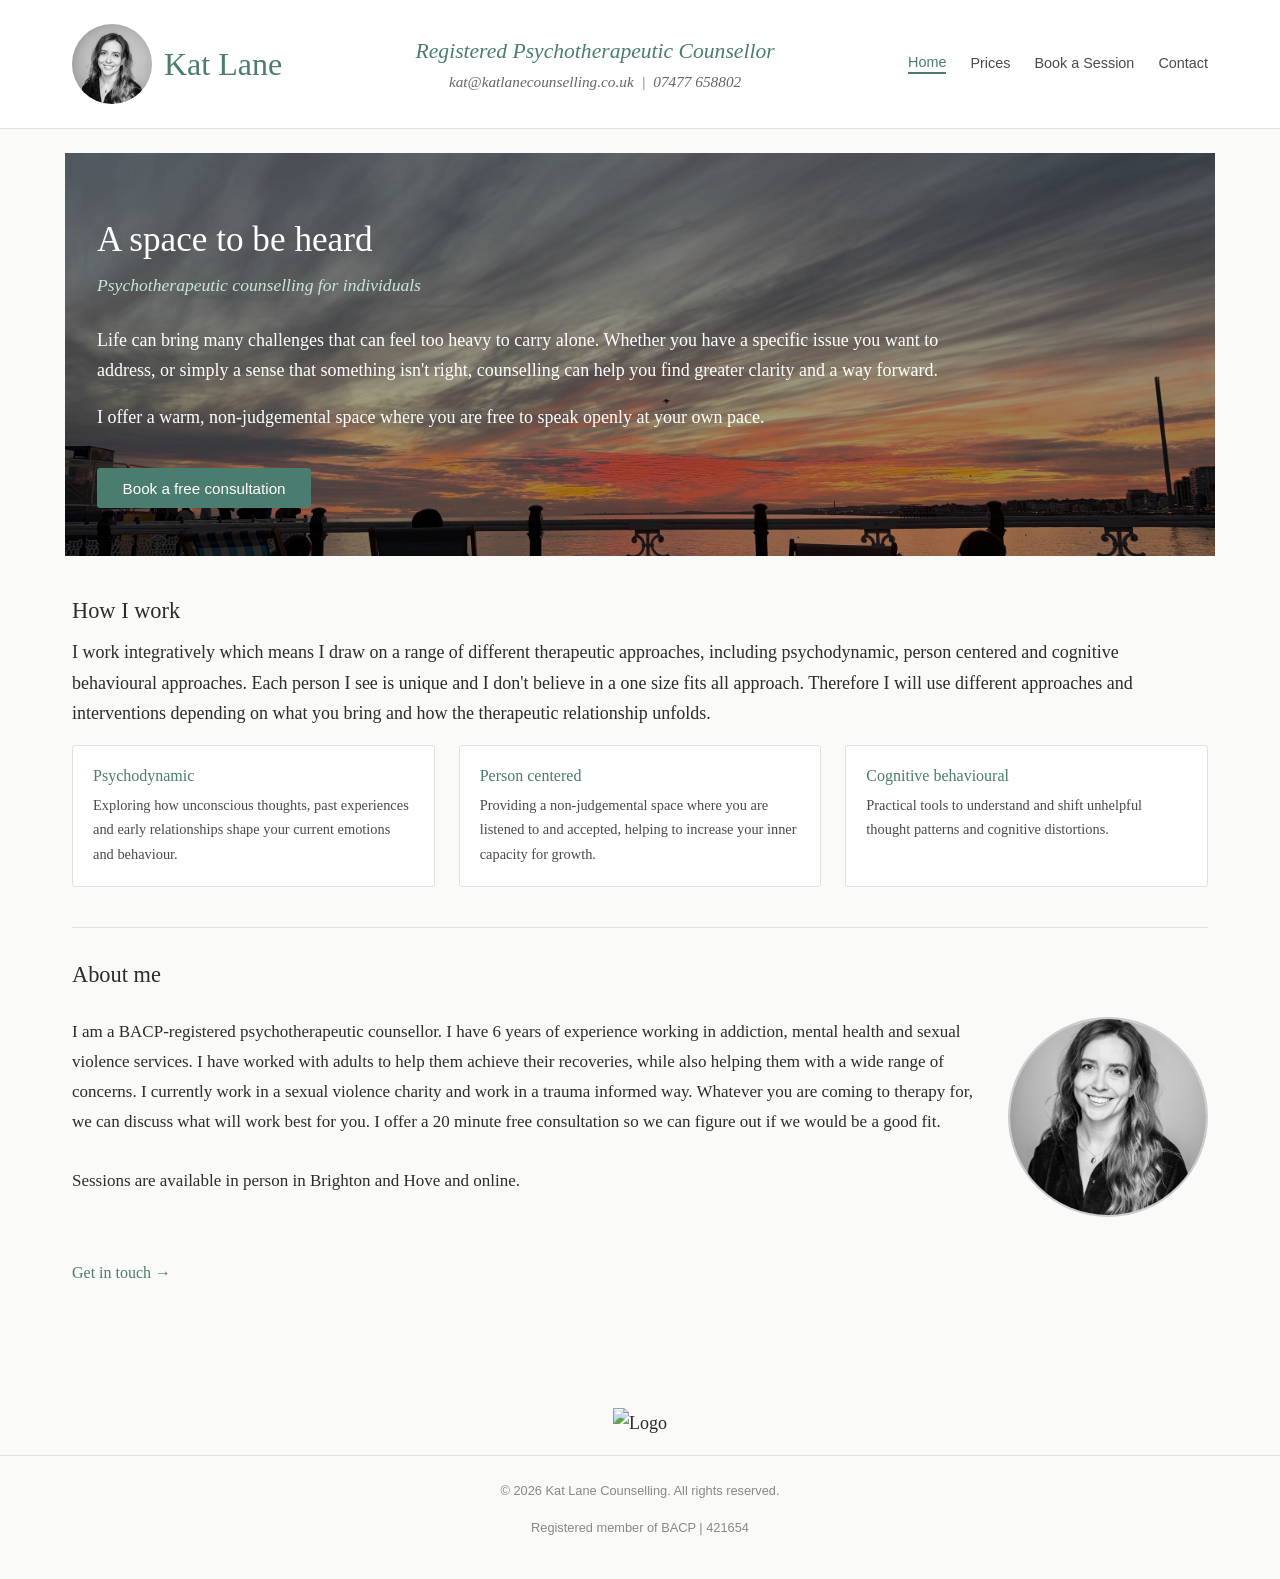
==== index.html @ 410b6b7c "Update index.html" ====
<!DOCTYPE html>
<html lang="en">
<head>
  <meta charset="UTF-8" />
  <meta name="viewport" content="width=device-width, initial-scale=1.0" />
  <title>Kat Lane — Counselling Practice</title>
  <style>
    *, *::before, *::after { box-sizing: border-box; margin: 0; padding: 0; }

    body {
      font-family: Georgia, 'Times New Roman', serif;
      font-size: 18px;
      line-height: 1.7;
      color: #2c2c2c;
      background-color: #fafaf8;
    }

    a { color: #4a7c6f; text-decoration: none; }
    a:hover { text-decoration: underline; }
    h1, h2, h3 { font-weight: normal; line-height: 1.3; }
    p { margin-bottom: 1rem; }

    .page-wrapper {
      max-width: 1200px;
      margin: 0 auto;
      padding: 0 2rem;
    }

    /* --- Header --- */
    header {
      background-color: #fff;
      border-bottom: 1px solid #e0e0dc;
      padding: 1.5rem 0;
    }

    header .page-wrapper {
      display: flex;
      align-items: center;
      justify-content: space-between;
      flex-wrap: wrap;
      gap: 1rem;
    }

    .site-title {
      display: flex;
      align-items: center;
      gap: 0.85rem;
    }

    .site-title img {
      width: 52px;
      height: 52px;
      border-radius: 50%;
      object-fit: cover;
      object-position: center top;
      flex-shrink: 0;
    }

  .title-text {display: flex; flex-direction: column;}
  .name {font-size: 2rem;color: #4a7c6f;}
  .role {font-size: 1.2em;color: #4a7c6f;font-style: italic;}
  .contact-line {font-size: 0.85em;color: #646864;font-style: italic;}

    nav { display: flex; gap: 1.5rem; flex-wrap: wrap; }

    nav button {
      background: none;
      border: none;
      cursor: pointer;
      font-family: Arial, Helvetica, sans-serif;
      font-size: 0.9rem;
      color: #4a4a4a;
      padding: 0 0 2px;
    }

    nav button:hover { color: #5a9686; }
    nav button.active { color: #4a7c6f; border-bottom: 2px solid #4a7c6f; }

    /* --- Main & tabs --- */
    main { padding: 0 0 4rem; }
    .tab-panel { display: none; }
    .tab-panel.active { display: block; }

    .inner-page { padding-top: 3rem; }
    .section { margin-bottom: 2.5rem; }
    .section h2 { font-size: 1.4rem; margin-bottom: 0.75rem; }
    hr.divider { border: none; border-top: 1px solid #e0e0dc; margin: 2rem 0; }

    /* --- Footer --- */
    footer {
      border-top: 1px solid #e0e0dc;
      padding: 1.5rem 0;
      font-family: Arial, Helvetica, sans-serif;
      font-size: 0.8rem;
      color: #888;
      text-align: center;
    }

    /* --- Hero --- */
    .hero {
      position: relative;
      background-image: url('images/KL website image.jpeg');
      background-size: cover;
      background-position: center;
      color: #fff;
      padding: 4rem 0 3rem;
      margin-bottom: 2.5rem;
      margin-top: 1.5rem;
      max-width: 1150px;
      margin-left: auto;
      margin-right: auto;
    }
  

    .hero::before {
      content: '';
      position: absolute;
      inset: 0;
      background-color: rgba(0, 0, 0, 0.38);
    }

    .hero > * { position: relative; z-index: 1; }
    .hero h1 { font-size: 2.2rem; margin-bottom: 0.5rem; }

    .hero .tagline {
      font-style: italic;
      color: #c8e6d8;
      font-size: 1.1rem;
      margin-bottom: 1.5rem;
    }

    .hero p { max-width: 100ch; }

    .cta-button {
      display: inline-block;
      margin-top: 1.25rem;
      padding: 0.7rem 1.6rem;
      background-color: #4a7c6f;
      color: #fff;
      font-family: Arial, Helvetica, sans-serif;
      font-size: 0.95rem;
      border-radius: 3px;
      cursor: pointer;
      border: none;
    }
    .cta-button:hover { background-color: #3a6359; }

    /* --- Approach cards --- */
    .approaches {
      display: grid;
      grid-template-columns: repeat(auto-fit, minmax(200px, 1fr));
      gap: 1.5rem;
      margin-top: 1rem;
    }

    .approach-card {
      padding: 1.25rem;
      border: 1px solid #e0e0dc;
      border-radius: 3px;
      background: #fff;
    }

    .approach-card h3 { font-size: 1rem; margin-bottom: 0.4rem; color: #4a7c6f; }
    .approach-card p { font-size: 0.9rem; color: #4a4a4a; margin-bottom: 0; }

    /* --- Prices --- */
    .pricing-table {
      width: 100%;
      border-collapse: collapse;
      margin: 1.25rem 0 2rem;
      font-family: Arial, Helvetica, sans-serif;
      font-size: 0.95rem;
    }

    .pricing-table th {
      text-align: left;
      padding: 0.6rem 1rem;
      border-bottom: 2px solid #4a7c6f;
      color: #4a7c6f;
      font-weight: bold;
    }

    .pricing-table td {
      padding: 0.75rem 1rem;
      border-bottom: 1px solid #e0e0dc;
      vertical-align: top;
    }

    .pricing-table tr:last-child td { border-bottom: none; }
    .price-amount { white-space: nowrap; font-weight: bold; color: #2c2c2c; }

    .note-box {
      background-color: #f0f4f2;
      border-left: 3px solid #4a7c6f;
      padding: 1rem 1.25rem;
      margin-top: 1.5rem;
      font-family: Arial, Helvetica, sans-serif;
      font-size: 0.9rem;
      color: #4a4a4a;
    }

    .note-box p { margin-bottom: 0.4rem; }
    .note-box p:last-child { margin-bottom: 0; }

    /* --- Booking --- */
    .form-group { margin-bottom: 1.25rem; }

    .form-group label {
      display: block;
      font-family: Arial, Helvetica, sans-serif;
      font-size: 0.9rem;
      margin-bottom: 0.35rem;
    }

    .form-group input,
    .form-group select,
    .form-group textarea {
      width: 100%;
      padding: 0.6rem 0.8rem;
      border: 1px solid #c8c8c4;
      border-radius: 3px;
      font-family: Georgia, serif;
      font-size: 1rem;
      color: #2c2c2c;
      background-color: #fff;
    }

    .form-group input:focus,
    .form-group select:focus,
    .form-group textarea:focus {
      outline: 2px solid #4a7c6f;
      outline-offset: 1px;
      border-color: transparent;
    }

    .form-group textarea { min-height: 120px; resize: vertical; }

    .required-note {
      font-family: Arial, Helvetica, sans-serif;
      font-size: 0.82rem;
      color: #888;
      margin-bottom: 1.5rem;
    }

    .submit-button {
      display: inline-block;
      padding: 0.7rem 1.8rem;
      background-color: #4a7c6f;
      color: #fff;
      font-family: Arial, Helvetica, sans-serif;
      font-size: 0.95rem;
      border: none;
      border-radius: 3px;
      cursor: pointer;
    }
    .submit-button:hover { background-color: #3a6359; }

    .expect-box {
      background-color: #f0f4f2;
      border-left: 3px solid #4a7c6f;
      padding: 1rem 1.25rem;
      margin-bottom: 2rem;
      font-family: Arial, Helvetica, sans-serif;
      font-size: 0.9rem;
      color: #4a4a4a;
    }
    .expect-box p { margin-bottom: 0; }

    /* --- Contact --- */
    .contact-grid {
      display: grid;
      grid-template-columns: repeat(auto-fit, minmax(220px, 1fr));
      gap: 1.5rem;
      margin-bottom: 2.5rem;
    }

    .contact-block {
      padding: 1.25rem;
      border: 1px solid #e0e0dc;
      border-radius: 3px;
      background: #fff;
    }

    .contact-block h3 {
      font-family: Arial, Helvetica, sans-serif;
      font-size: 0.85rem;
      color: #4a7c6f;
      margin-bottom: 0.5rem;
    }

    .contact-block p { font-size: 0.95rem; margin-bottom: 0.25rem; }
    .contact-block a { color: #2c2c2c; word-break: break-word; }

    .hours-table {
      width: 100%;
      border-collapse: collapse;
      font-family: Arial, Helvetica, sans-serif;
      font-size: 0.9rem;
      max-width: 400px;
    }

    .hours-table td { padding: 0.45rem 0; border-bottom: 1px solid #e0e0dc; }
    .hours-table td:first-child { color: #4a4a4a; width: 140px; }
    .hours-table tr:last-child td { border-bottom: none; }

    .privacy-note {
      background-color: #f0f4f2;
      border-left: 3px solid #4a7c6f;
      padding: 1rem 1.25rem;
      font-family: Arial, Helvetica, sans-serif;
      font-size: 0.88rem;
      color: #4a4a4a;
      margin-top: 2rem;
    }
    .privacy-note p { margin-bottom: 0; }

    .page-heading { margin-bottom: 2rem; }
    .page-heading h1 { font-size: 2rem; margin-bottom: 0.4rem; }
    .page-heading p { color: #6b7b74; font-style: italic; }
  </style>
</head>
<body>

  <!-- HEADER -->
  <header>
    <div class="page-wrapper">

      <div style="display: flex; align-items: center; gap: 0.75rem;">
        <img src="images/Kat Lane pic.jpg" alt="Kat Lane" style="width: 80px; height: 80px; border-radius: 50%; object-fit: cover; object-position: center top;" />
        <span class="name">Kat Lane</span>
      </div>

      <div style="display: flex; flex-direction: column;">
        <span class="role">Registered Psychotherapeutic Counsellor</span>
        <span class="contact-line" style="text-align: center;">kat@katlanecounselling.co.uk &nbsp;|&nbsp; 07477 658802</span>
      </div>

      <nav>
        <button class="active" onclick="showTab('home', this)">Home</button>
        <button onclick="showTab('prices', this)">Prices</button>
        <button onclick="showTab('booking', this)">Book a Session</button>
        <button onclick="showTab('contact', this)">Contact</button>
      </nav>

    </div>
  </header>

  <main>

    <!-- ==========================================
         HOME
         ========================================== -->
    <div id="tab-home" class="tab-panel active">

      <div class="hero">
        <div class="page-wrapper">
          <h1>A space to be heard</h1>
          <p class="tagline">Psychotherapeutic counselling for individuals</p>
          <p>Life can bring many challenges that can feel too heavy to carry alone.
            Whether you have a specific issue you want to address, or simply a sense
            that something isn't right, counselling can help you find greater clarity
            and a way forward.</p>
          <p>I offer a warm, non-judgemental space where you are free to speak
            openly at your own pace.</p>
          <button class="cta-button" onclick="showTab('booking', document.querySelector('nav button:nth-child(3)'))">
            Book a free consultation
          </button>
        </div>
      </div>

      <div class="page-wrapper">

        <div class="section">
          <h2>How I work</h2>
          <p>I work integratively which means I draw on a range of different therapeutic
            approaches, including psychodynamic, person centered and cognitive behavioural
            approaches. Each person I see is unique and I don't believe in a one size fits
            all approach. Therefore I will use different approaches and interventions
            depending on what you bring and how the therapeutic relationship unfolds.</p>
          <div class="approaches">
            <div class="approach-card">
              <h3>Psychodynamic</h3>
              <p>Exploring how unconscious thoughts, past experiences and early relationships
                shape your current emotions and behaviour.</p>
            </div>
            <div class="approach-card">
              <h3>Person centered</h3>
              <p>Providing a non-judgemental space where you are listened to and accepted,
                helping to increase your inner capacity for growth.</p>
            </div>
            <div class="approach-card">
              <h3>Cognitive behavioural</h3>
              <p>Practical tools to understand and shift unhelpful thought patterns
                and cognitive distortions.</p>
            </div>
          </div>
        </div>

        <hr class="divider" />

        <div class="section">
          <h2>About me</h2>
          <div style="display: flex; align-items: flex-start; gap: 24px; padding: 1rem 0;">
            <p style="flex: 1; font-size: 17px; line-height: 1.75; color: #2c2c2c; margin: 0;">
              I am a BACP-registered psychotherapeutic counsellor. I have 6 years of experience
              working in addiction, mental health and sexual violence services. I have worked with
              adults to help them achieve their recoveries, while also helping them with a wide
              range of concerns. I currently work in a sexual violence charity and work in a trauma
              informed way. Whatever you are coming to therapy for, we can discuss what will work
              best for you. I offer a 20 minute free consultation so we can figure out if we would
              be a good fit.
              <br><br>
              Sessions are available in person in Brighton and Hove and online.
            </p>
            <div style="flex-shrink: 0; width: 200px; height: 200px; border-radius: 50%; overflow: hidden; border: 2px solid #ccc;">
              <img src="images/Kat Lane pic.jpg" alt="Kat Lane" style="width: 100%; height: 100%; object-fit: cover;" />
            </div>
          </div>
          <p style="margin-top: 1.5rem;">
            <button style="background:none;border:none;cursor:pointer;color:#4a7c6f;font-size:1rem;font-family:Georgia,serif;padding:0;"
              onclick="showTab('contact', document.querySelector('nav button:nth-child(4)'))">
              Get in touch →
            </button>
          </p>
        </div>

      </div><!-- /page-wrapper -->
    </div><!-- /tab-home -->

    <!-- ==========================================
         PRICES
         ========================================== -->
    <div id="tab-prices" class="tab-panel">
      <div class="page-wrapper inner-page">

        <div class="page-heading">
          <h1>Prices</h1>
          <p>All sessions are 50 minutes unless otherwise stated.</p>
        </div>

        <div class="section">
          <h2>Individual sessions</h2>
          <table class="pricing-table">
            <thead>
              <tr>
                <th>Session type</th>
                <th>Duration</th>
                <th>Cost</th>
              </tr>
            </thead>
            <tbody>
              <tr>
                <td>Initial consultation (free)</td>
                <td>20 minutes</td>
                <td class="price-amount">£0</td>
              </tr>
              <tr>
                <td>Individual counselling — in person</td>
                <td>50 minutes</td>
                <td class="price-amount">£60</td>
              </tr>
              <tr>
                <td>Individual counselling — online</td>
                <td>50 minutes</td>
                <td class="price-amount">£60</td>
              </tr>
            </tbody>
          </table>
        </div>

        <hr class="divider" />

        <div class="section">
          <h2>Concessions</h2>
          <p>I offer a limited number of reduced-fee places for people on low incomes,
            students, and those receiving benefits. Please get in touch to discuss whether
            a reduced rate may be available to you.</p>
        </div>

        <div class="note-box">
          <p><strong>Cancellations:</strong> Please give at least 48 hours' notice to cancel
            or reschedule. Sessions cancelled with less notice may be charged in full.</p>
        </div>

      </div><!-- /page-wrapper -->
    </div><!-- /tab-prices -->

    <!-- ==========================================
         BOOKING
         ========================================== -->
    <div id="tab-booking" class="tab-panel">
      <div class="page-wrapper inner-page">

        <div class="page-heading" style="text-align: center;">
          <h1>Book a session</h1>
          <p>I'll be in touch within 1–2 working days to confirm your appointment.</p>
        </div>

        <div class="expect-box" style="max-width: 600px; margin: 0 auto 2rem;">
          <p>Not sure where to start? A free 20-minute consultation is a good way to see
            whether we're a good fit before committing to sessions. Simply select
            "Free consultation" below.</p>
        </div>

        <form
          action="https://formspree.io/f/xyezvqez"
          method="POST"
          style="max-width: 600px; margin: 0 auto;"
        >
          <p class="required-note">Fields marked * are required.</p>

          <div class="form-group">
            <label for="name">Full name *</label>
            <input type="text" id="name" name="name" required autocomplete="name" />
          </div>

          <div class="form-group">
            <label for="email">Email address *</label>
            <input type="email" id="email" name="email" required autocomplete="email" />
          </div>

          <div class="form-group">
            <label for="phone">Phone number</label>
            <input type="tel" id="phone" name="phone" autocomplete="tel" />
          </div>

          <div class="form-group">
            <label for="session-type">Session type *</label>
            <select id="session-type" name="session_type" required>
              <option value="" disabled selected>Please select…</option>
              <option value="free-consultation">Free 20-minute consultation</option>
              <option value="individual-in-person">Individual — in person</option>
              <option value="individual-online">Individual — online</option>
            </select>
          </div>

          <div class="form-group">
            <label for="preferred-times">Preferred days / times</label>
            <input type="text" id="preferred-times" name="preferred_times"
              placeholder="e.g. weekday evenings, Saturday mornings" />
          </div>

          <div class="form-group">
            <label for="message">Briefly, what brings you to counselling?</label>
            <textarea id="message" name="message"
              placeholder="You don't need to share anything you're not comfortable with at this stage."></textarea>
          </div>

          <div class="form-group">
            <label for="referral">How did you hear about me?</label>
            <input type="text" id="referral" name="referral" />
          </div>

          <input type="hidden" name="_replyto" value="kat@katlanecounselling.co.uk" />
          <input type="hidden" name="_subject" value="New booking request from your website" />

          <button type="submit" class="submit-button">Send request</button>
        </form>

        <div style="max-width: 600px; margin: 2.5rem auto 0; padding-top: 2rem; border-top: 1px solid #e0e0dc;">
          <h2 style="font-size: 1.2rem; margin-bottom: 0.75rem;">Prefer to call or email?</h2>
          <p>You are also welcome to get in touch directly — see the
            <button style="background:none;border:none;cursor:pointer;color:#4a7c6f;font-size:1rem;font-family:Georgia,serif;padding:0;"
              onclick="showTab('contact', document.querySelector('nav button:nth-child(4)'))">
              Contact page
            </button>
            for details.
          </p>
        </div>

      </div><!-- /page-wrapper -->
    </div><!-- /tab-booking -->

    <!-- ==========================================
         CONTACT
         ========================================== -->
    <div id="tab-contact" class="tab-panel">
      <div class="page-wrapper inner-page">

        <div class="page-heading">
          <h1>Contact</h1>
          <p>I aim to respond to all enquiries within 1–2 working days.</p>
        </div>

        <div class="contact-grid">

          <div class="contact-block">
            <h3>Email</h3>
            <p><a href="mailto:kat@katlanecounselling.co.uk">kat@katlanecounselling.co.uk</a></p>
          </div>

          <div class="contact-block">
            <h3>Phone</h3>
            <p><a href="tel:07477658802">07477 658802</a></p>
            <p style="font-size:0.82rem; color:#888;">
              If I'm unable to answer, please leave a voicemail and I'll call back as soon as I can.
            </p>
          </div>

          <div class="contact-block">
            <h3>Location</h3>
            <p>I practise in different locations in Brighton and Hove.</p>
            <p>Online sessions are also available.</p>
          </div>

        </div>

        <hr class="divider" />

        <div class="section">
          <h2>Available hours</h2>
          <p style="margin-bottom:1rem;">I offer sessions during the following times. Please note
            these may change — contact me to check current availability.</p>
          <table class="hours-table">
            <tbody>
              <tr><td>Tuesday</td>   <td>5:00 pm – 8:00 pm</td></tr>
              <tr><td>Wednesday</td> <td>5:00 pm – 8:00 pm</td></tr>
              <tr><td>Thursday</td>  <td>2:00 pm – 8:00 pm</td></tr>
              <tr><td>Friday</td>    <td>1:00 pm – 6:00 pm</td></tr>
            </tbody>
          </table>
        </div>

        <div class="privacy-note">
          <p><strong>Confidentiality:</strong> Everything you share with me is held in strict
            confidence, in line with the BACP Ethical Framework. Any message you send via this
            website or by email is also kept confidential. Please do not include sensitive personal
            information in your first message if you have concerns about email privacy.</p>
        </div>

      </div><!-- /page-wrapper -->
    </div><!-- /tab-contact -->

  </main>

  <div style="text-align: center; padding: 1rem 0;">
  <img src="images/BACP logo.jpg" alt="Logo" style="height: 60px; width: auto;" />
</div>

  <footer>
    <div class="page-wrapper">
      <p>© 2026 Kat Lane Counselling. All rights reserved.</p>
      <p>Registered member of BACP | 421654</p>
    </div>
  </footer>

  <script>
    function showTab(name, btn) {
      document.querySelectorAll('.tab-panel').forEach(function(panel) {
        panel.classList.remove('active');
      });
      document.querySelectorAll('nav button').forEach(function(b) {
        b.classList.remove('active');
      });
      document.getElementById('tab-' + name).classList.add('active');
      if (btn && btn.closest('nav')) {
        btn.classList.add('active');
      }
      window.scrollTo({ top: 0, behavior: 'smooth' });
    }
  </script>

</body>
</html>
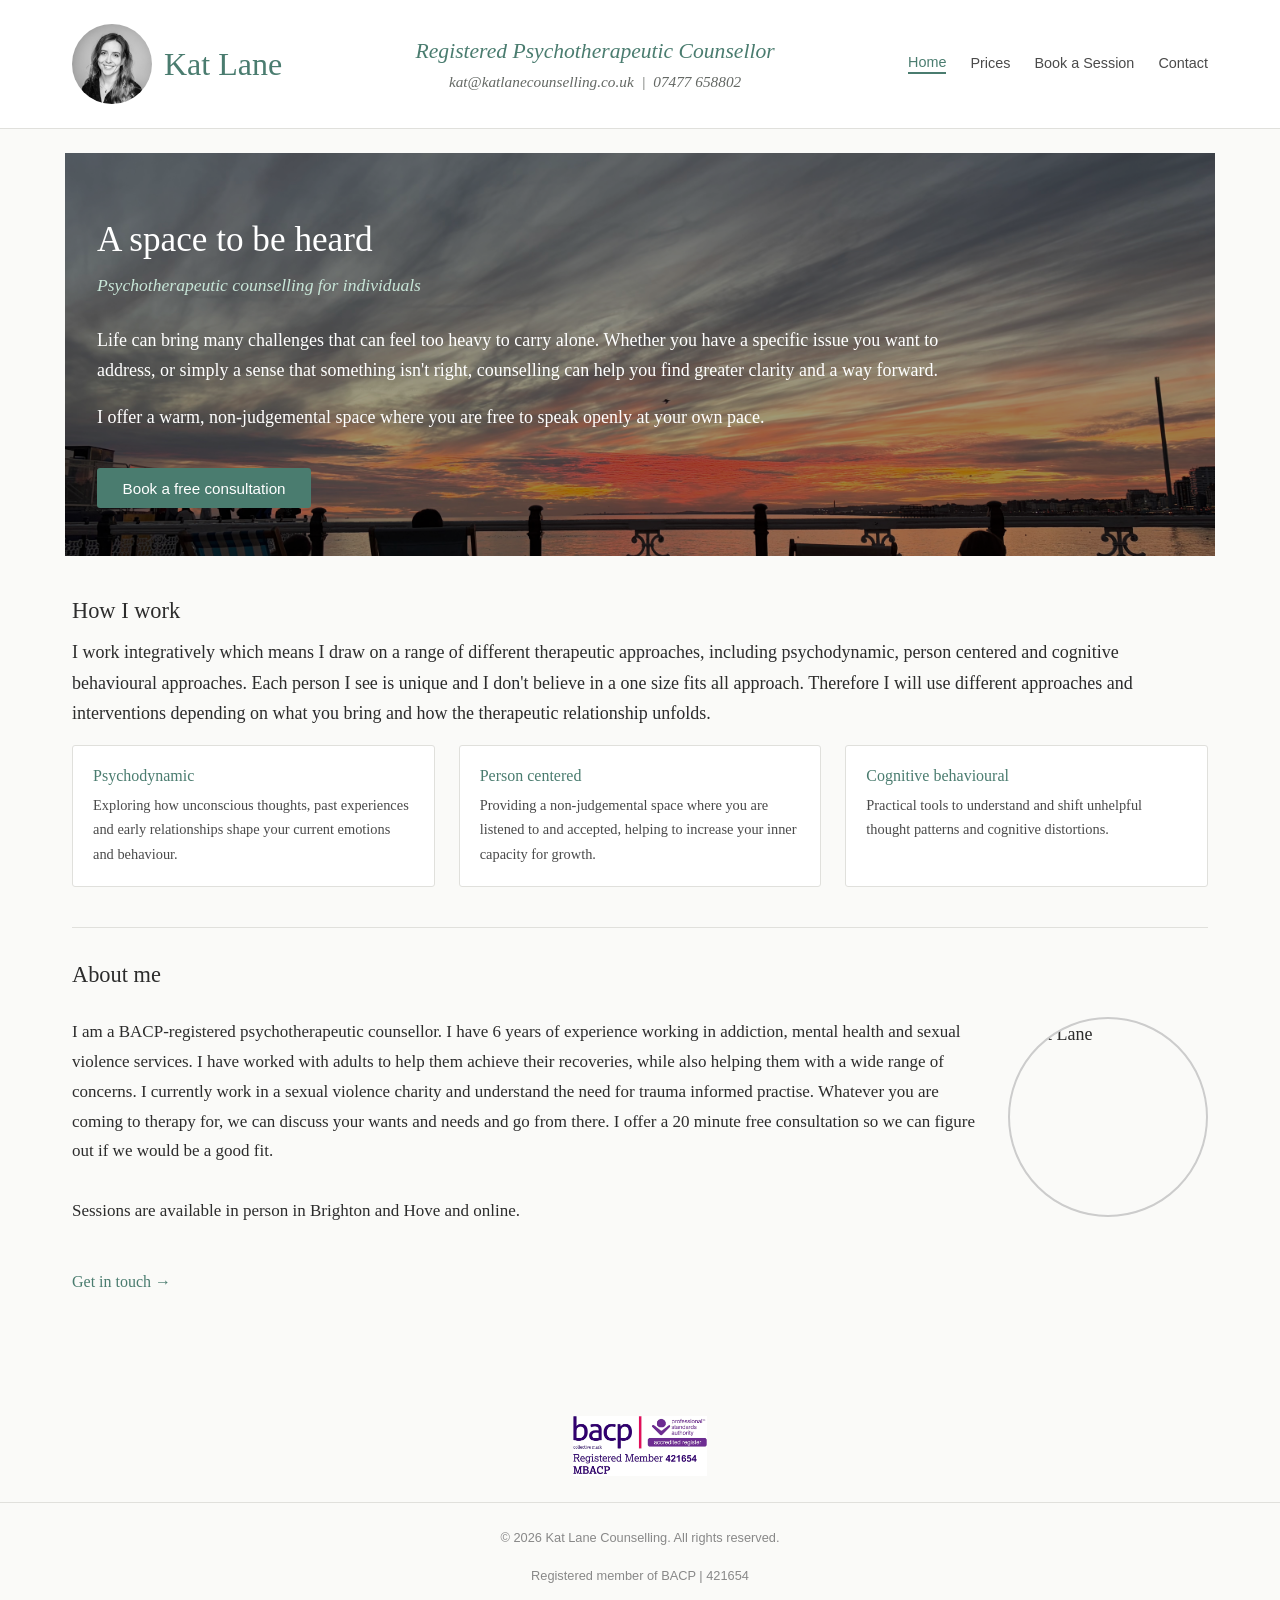
==== commit b727a156: "h" ====
--- a/index.html
+++ b/index.html
@@ -405,15 +405,15 @@
               I am a BACP-registered psychotherapeutic counsellor. I have 6 years of experience
               working in addiction, mental health and sexual violence services. I have worked with
               adults to help them achieve their recoveries, while also helping them with a wide
-              range of concerns. I currently work in a sexual violence charity and work in a trauma
-              informed way. Whatever you are coming to therapy for, we can discuss what will work
-              best for you. I offer a 20 minute free consultation so we can figure out if we would
-              be a good fit.
+              range of concerns. I currently work in a sexual violence charity and understand the 
+              need for trauma informed practise.
+              Whatever you are coming to therapy for, we can discuss your wants and needs and go from there. 
+              I offer a 20 minute free consultation so we can figure out if we would be a good fit.
               <br><br>
               Sessions are available in person in Brighton and Hove and online.
             </p>
             <div style="flex-shrink: 0; width: 200px; height: 200px; border-radius: 50%; overflow: hidden; border: 2px solid #ccc;">
-              <img src="images/Kat Lane pic.jpg" alt="Kat Lane" style="width: 100%; height: 100%; object-fit: cover;" />
+              <img src="images/KL counselling profile pic" alt="Kat Lane" style="width: 100%; height: 100%; object-fit: cover;" />
             </div>
           </div>
           <p style="margin-top: 1.5rem;">
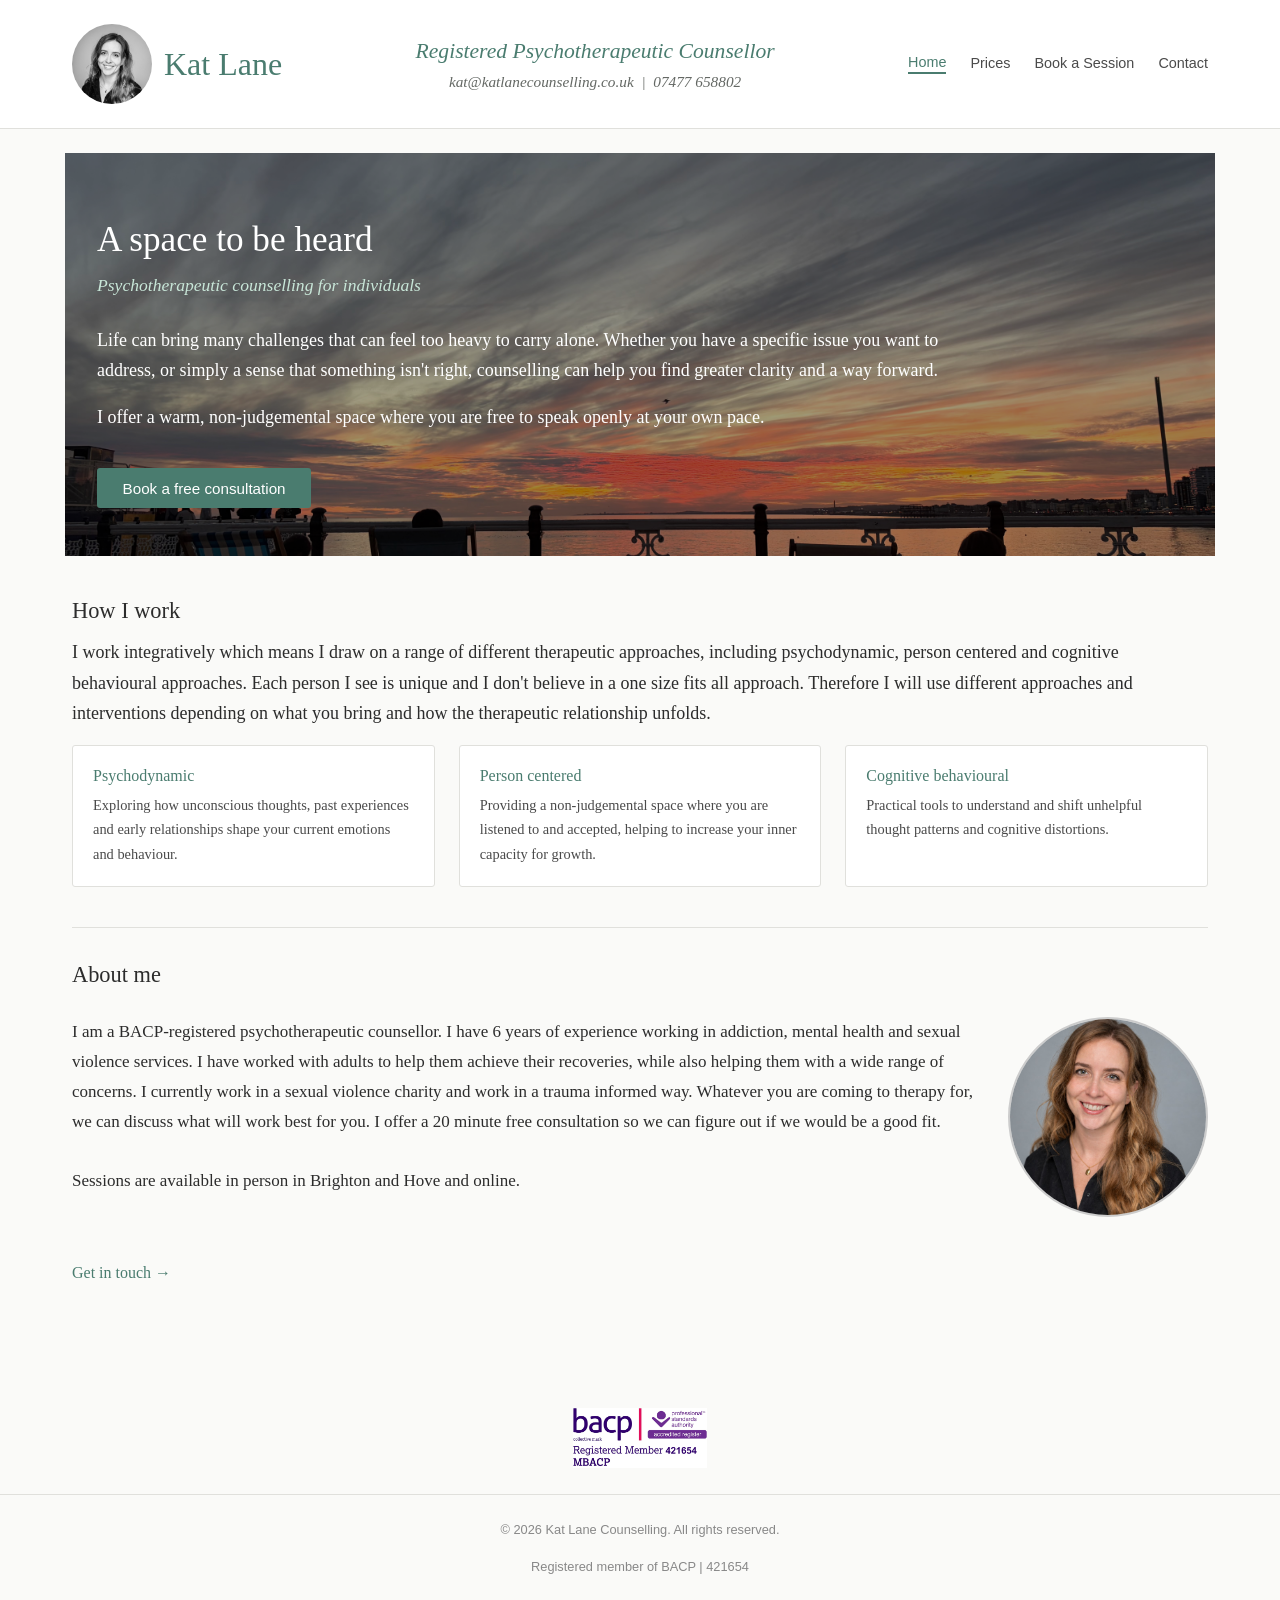
==== commit 893a5147: "added pic" ====
--- a/index.html
+++ b/index.html
@@ -405,15 +405,15 @@
               I am a BACP-registered psychotherapeutic counsellor. I have 6 years of experience
               working in addiction, mental health and sexual violence services. I have worked with
               adults to help them achieve their recoveries, while also helping them with a wide
-              range of concerns. I currently work in a sexual violence charity and understand the 
-              need for trauma informed practise.
-              Whatever you are coming to therapy for, we can discuss your wants and needs and go from there. 
-              I offer a 20 minute free consultation so we can figure out if we would be a good fit.
+              range of concerns. I currently work in a sexual violence charity and work in a trauma
+              informed way. Whatever you are coming to therapy for, we can discuss what will work
+              best for you. I offer a 20 minute free consultation so we can figure out if we would
+              be a good fit.
               <br><br>
               Sessions are available in person in Brighton and Hove and online.
             </p>
             <div style="flex-shrink: 0; width: 200px; height: 200px; border-radius: 50%; overflow: hidden; border: 2px solid #ccc;">
-              <img src="images/KL counselling profile pic" alt="Kat Lane" style="width: 100%; height: 100%; object-fit: cover;" />
+              <img src="images/KL counselling profile pic .jpg" alt="Kat Lane" style="width: 100%; height: 100%; object-fit: cover;" />
             </div>
           </div>
           <p style="margin-top: 1.5rem;">
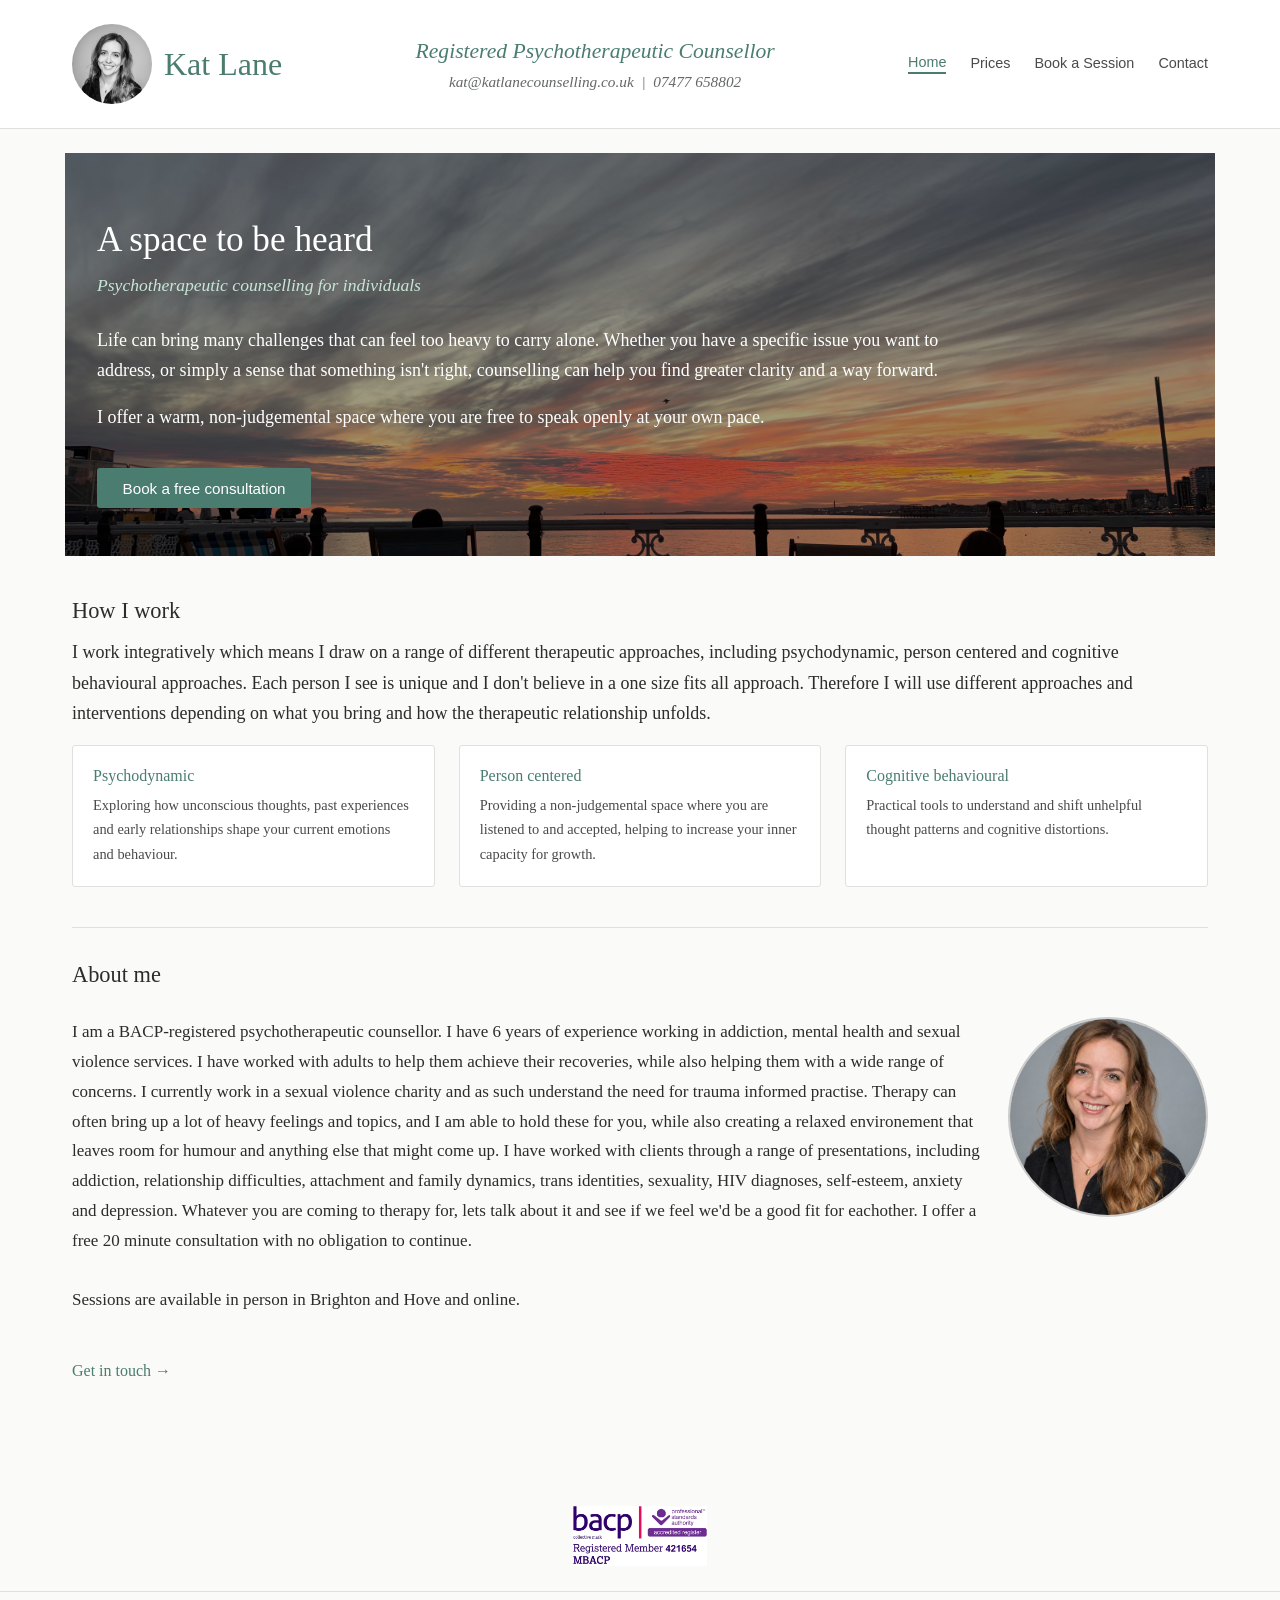
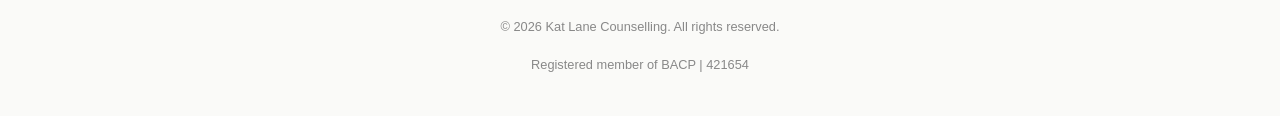
==== commit 8dbd9ee4: "Update index.html" ====
--- a/index.html
+++ b/index.html
@@ -405,10 +405,15 @@
               I am a BACP-registered psychotherapeutic counsellor. I have 6 years of experience
               working in addiction, mental health and sexual violence services. I have worked with
               adults to help them achieve their recoveries, while also helping them with a wide
-              range of concerns. I currently work in a sexual violence charity and work in a trauma
-              informed way. Whatever you are coming to therapy for, we can discuss what will work
-              best for you. I offer a 20 minute free consultation so we can figure out if we would
-              be a good fit.
+              range of concerns. I currently work in a sexual violence charity and as such understand
+              the need for trauma informed practise. 
+              Therapy can often bring up a lot of heavy feelings and topics, and I am able to hold these
+              for you, while also creating a relaxed environement that leaves room for humour and 
+              anything else that might come up. I have worked with clients through a range of presentations, 
+              including addiction, relationship difficulties, attachment and family dynamics, trans identities, 
+              sexuality, HIV diagnoses, self-esteem, anxiety and depression. 
+              Whatever you are coming to therapy for, lets talk about it and see if we feel we'd be a 
+              good fit for eachother. I offer a free 20 minute consultation with no obligation to continue. 
               <br><br>
               Sessions are available in person in Brighton and Hove and online.
             </p>
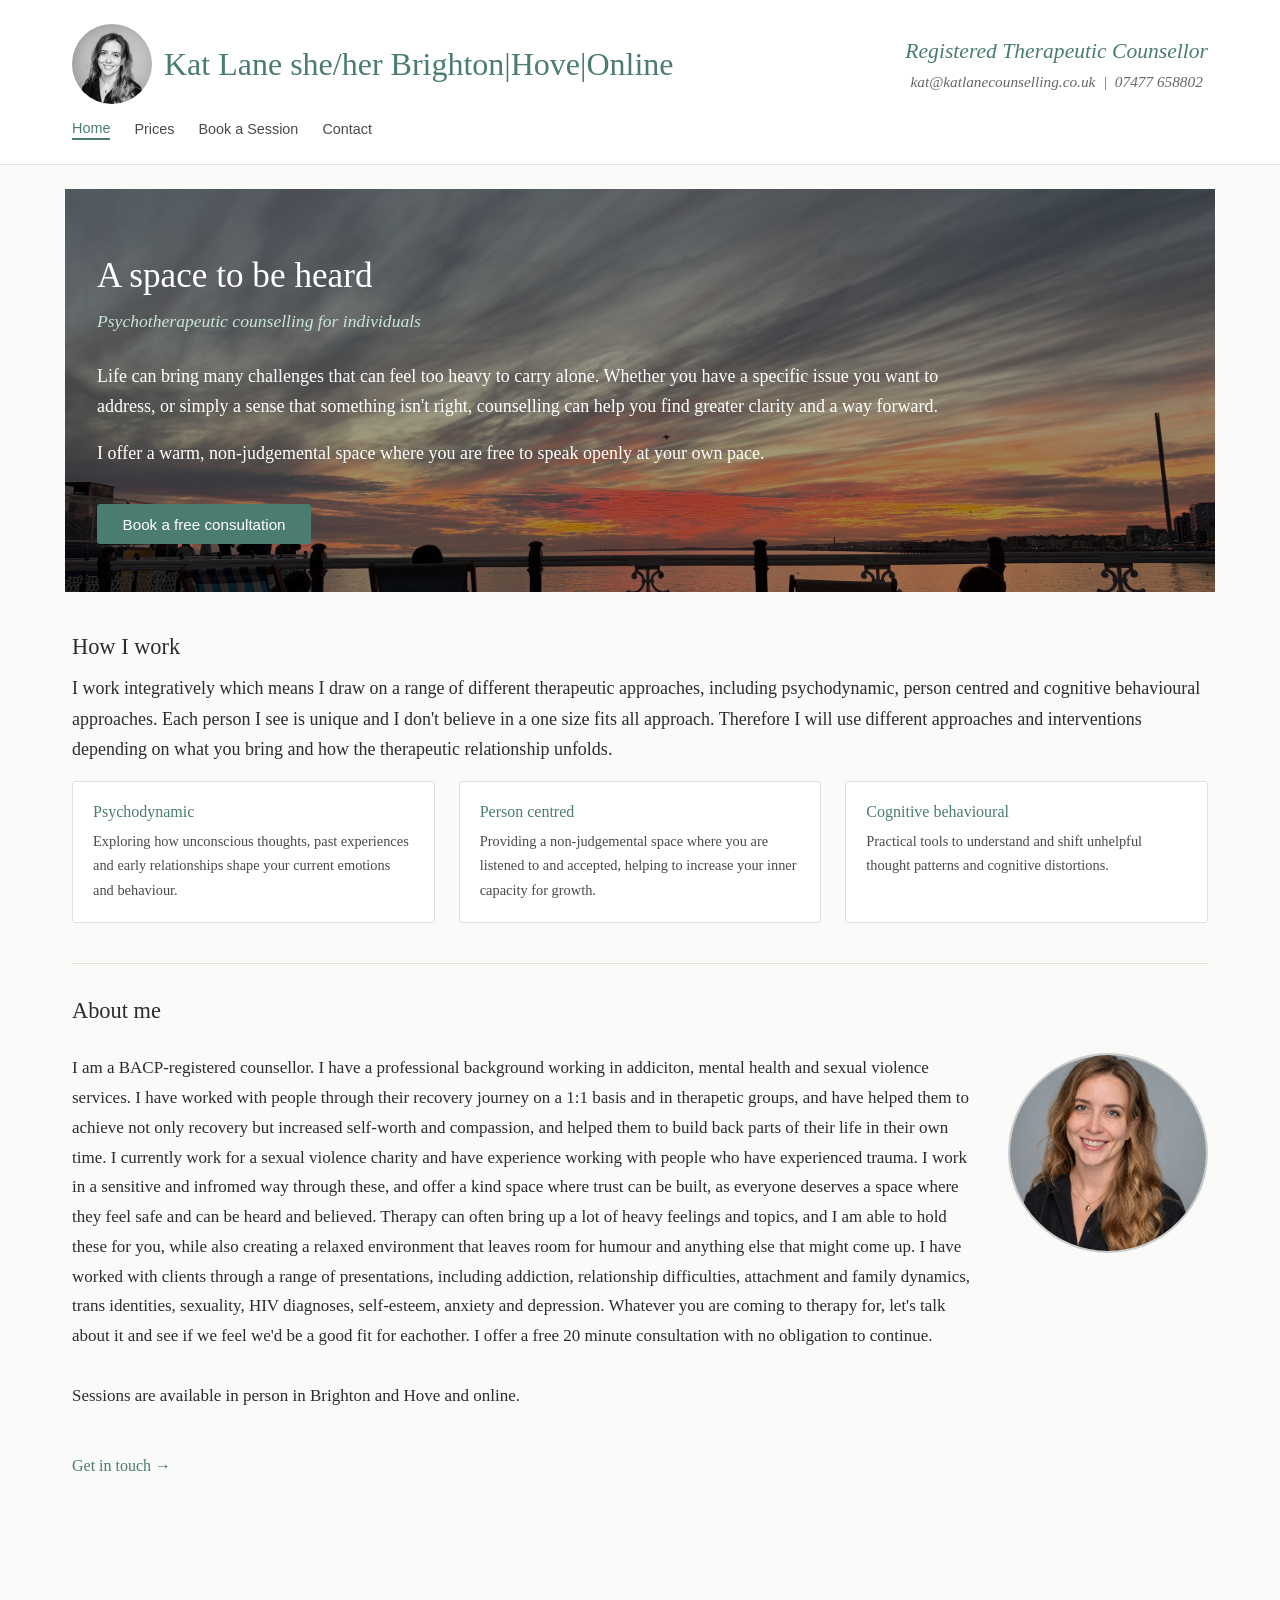
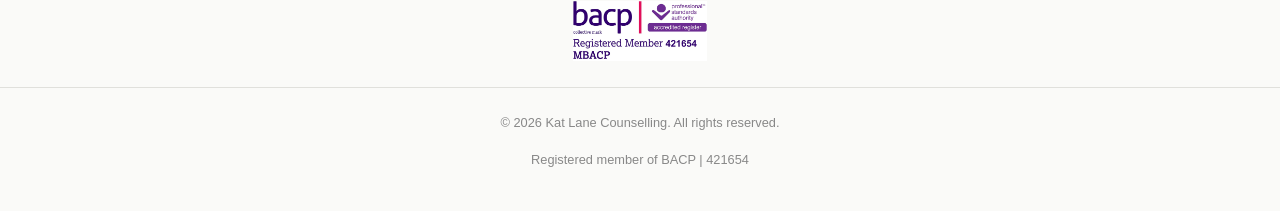
==== commit 15a1fa52: "Update index.html" ====
--- a/index.html
+++ b/index.html
@@ -327,11 +327,12 @@
 
       <div style="display: flex; align-items: center; gap: 0.75rem;">
         <img src="images/Kat Lane pic.jpg" alt="Kat Lane" style="width: 80px; height: 80px; border-radius: 50%; object-fit: cover; object-position: center top;" />
-        <span class="name">Kat Lane</span>
+        <span class="name">Kat Lane she/her
+                        Brighton|Hove|Online </span>
       </div>
 
       <div style="display: flex; flex-direction: column;">
-        <span class="role">Registered Psychotherapeutic Counsellor</span>
+        <span class="role">Registered Therapeutic Counsellor</span>
         <span class="contact-line" style="text-align: center;">kat@katlanecounselling.co.uk &nbsp;|&nbsp; 07477 658802</span>
       </div>
 
@@ -373,7 +374,7 @@
         <div class="section">
           <h2>How I work</h2>
           <p>I work integratively which means I draw on a range of different therapeutic
-            approaches, including psychodynamic, person centered and cognitive behavioural
+            approaches, including psychodynamic, person centred and cognitive behavioural
             approaches. Each person I see is unique and I don't believe in a one size fits
             all approach. Therefore I will use different approaches and interventions
             depending on what you bring and how the therapeutic relationship unfolds.</p>
@@ -384,7 +385,7 @@
                 shape your current emotions and behaviour.</p>
             </div>
             <div class="approach-card">
-              <h3>Person centered</h3>
+              <h3>Person centred</h3>
               <p>Providing a non-judgemental space where you are listened to and accepted,
                 helping to increase your inner capacity for growth.</p>
             </div>
@@ -402,17 +403,20 @@
           <h2>About me</h2>
           <div style="display: flex; align-items: flex-start; gap: 24px; padding: 1rem 0;">
             <p style="flex: 1; font-size: 17px; line-height: 1.75; color: #2c2c2c; margin: 0;">
-              I am a BACP-registered psychotherapeutic counsellor. I have 6 years of experience
-              working in addiction, mental health and sexual violence services. I have worked with
-              adults to help them achieve their recoveries, while also helping them with a wide
-              range of concerns. I currently work in a sexual violence charity and as such understand
-              the need for trauma informed practise. 
+              I am a BACP-registered counsellor. I have a professional background working in addiciton, 
+              mental health and sexual violence services. I have worked with people through their recovery 
+              journey on a 1:1 basis and in therapetic groups, and have helped them to achieve not only 
+              recovery but increased self-worth and compassion, and helped them to build back parts of their life
+              in their own time. I currently work for a sexual violence charity and have experience working with 
+              people who have experienced trauma. I work in a sensitive and infromed way through these, and offer a kind space where 
+              trust can be built, as everyone deserves a space where they feel safe and can be heard and believed. 
+
               Therapy can often bring up a lot of heavy feelings and topics, and I am able to hold these
-              for you, while also creating a relaxed environement that leaves room for humour and 
+              for you, while also creating a relaxed environment that leaves room for humour and 
               anything else that might come up. I have worked with clients through a range of presentations, 
               including addiction, relationship difficulties, attachment and family dynamics, trans identities, 
               sexuality, HIV diagnoses, self-esteem, anxiety and depression. 
-              Whatever you are coming to therapy for, lets talk about it and see if we feel we'd be a 
+              Whatever you are coming to therapy for, let's talk about it and see if we feel we'd be a 
               good fit for eachother. I offer a free 20 minute consultation with no obligation to continue. 
               <br><br>
               Sessions are available in person in Brighton and Hove and online.
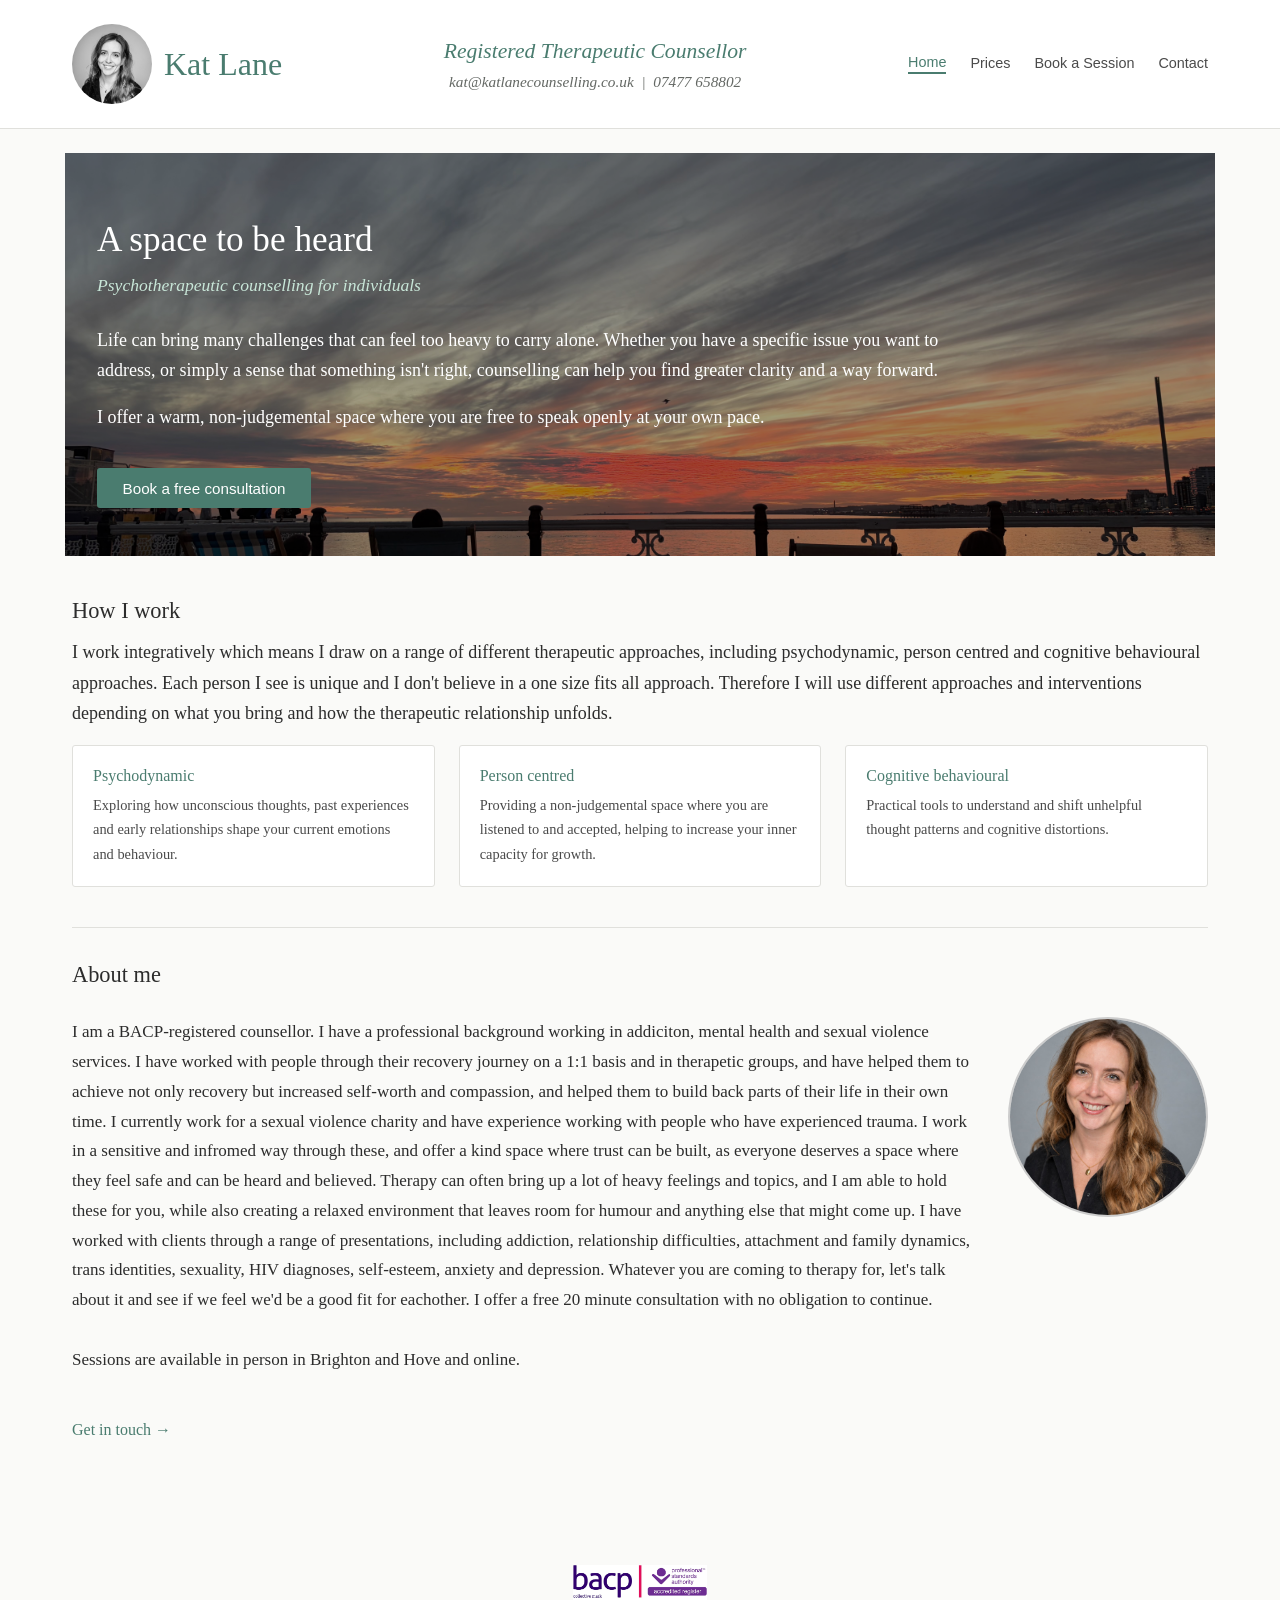
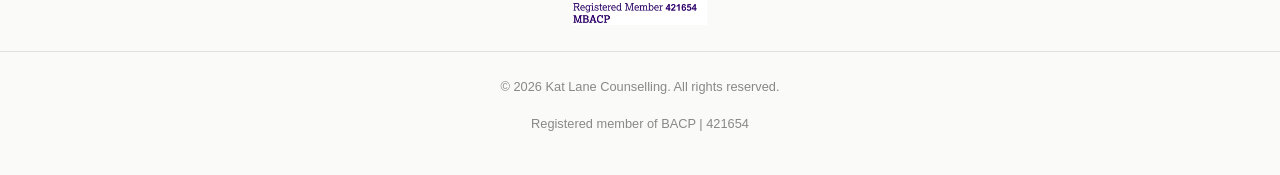
==== commit c057f35d: "Update index.html" ====
--- a/index.html
+++ b/index.html
@@ -327,8 +327,7 @@
 
       <div style="display: flex; align-items: center; gap: 0.75rem;">
         <img src="images/Kat Lane pic.jpg" alt="Kat Lane" style="width: 80px; height: 80px; border-radius: 50%; object-fit: cover; object-position: center top;" />
-        <span class="name">Kat Lane she/her
-                        Brighton|Hove|Online </span>
+        <span class="name">Kat Lane</span>
       </div>
 
       <div style="display: flex; flex-direction: column;">
